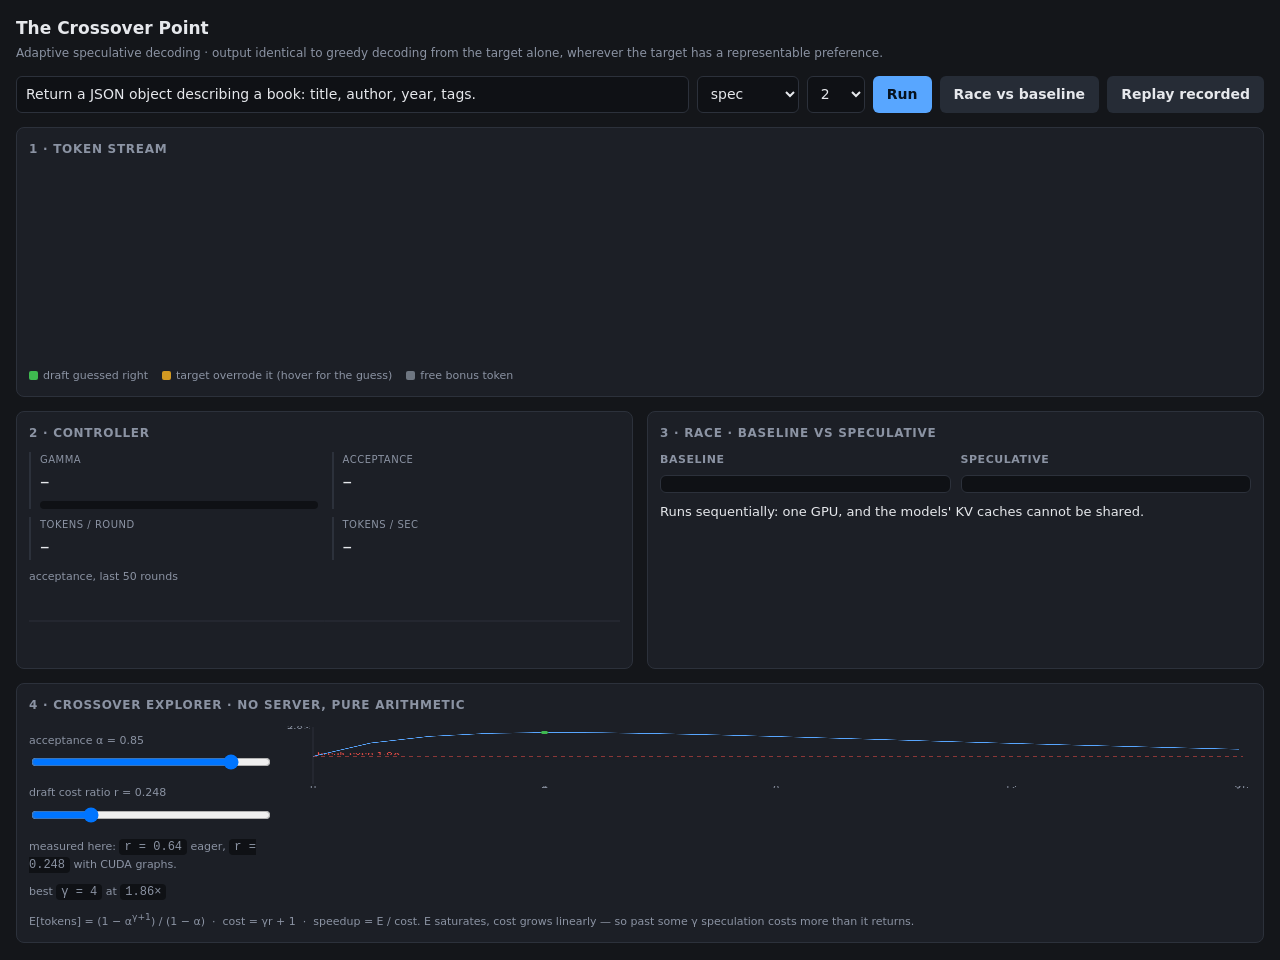
==== web/index.html @ bb39de7f "Phase 9d: graphed sweep, CUDA graphs 1.85x baseline, four distinct optimal gammas" ====
<!DOCTYPE html>
<html lang="en">
<head>
<meta charset="utf-8">
<meta name="viewport" content="width=device-width, initial-scale=1">
<title>The Crossover Point</title>
<style>
  :root {
    --bg: #14161a; --panel: #1c1f26; --line: #2c313b;
    --text: #e6e8ec; --dim: #8b93a3;
    --accept: #3fb950; --correct: #d29922; --bonus: #6e7681;
    --accent: #58a6ff;
  }
  * { box-sizing: border-box; }
  body {
    margin: 0; padding: 16px; background: var(--bg); color: var(--text);
    font: 14px/1.5 ui-sans-serif, system-ui, -apple-system, Segoe UI, sans-serif;
  }
  h1 { font-size: 17px; margin: 0 0 2px; font-weight: 650; }
  .sub { color: var(--dim); font-size: 12px; margin-bottom: 14px; }
  .grid { display: grid; gap: 14px; grid-template-columns: 1fr 1fr; }
  @media (max-width: 900px) { .grid { grid-template-columns: 1fr; } }
  .panel {
    background: var(--panel); border: 1px solid var(--line);
    border-radius: 8px; padding: 12px;
  }
  .panel h2 {
    font-size: 12px; text-transform: uppercase; letter-spacing: .06em;
    color: var(--dim); margin: 0 0 10px; font-weight: 600;
  }
  .controls { display: flex; flex-wrap: wrap; gap: 8px; margin-bottom: 14px; }
  input[type=text], select {
    background: #0f1115; color: var(--text); border: 1px solid var(--line);
    border-radius: 6px; padding: 7px 9px; font: inherit;
  }
  input[type=text] { flex: 1 1 320px; min-width: 200px; }
  button {
    background: var(--accent); color: #06121f; border: 0; border-radius: 6px;
    padding: 7px 14px; font: inherit; font-weight: 600; cursor: pointer;
  }
  button.ghost { background: #262c36; color: var(--text); }
  button:disabled { opacity: .5; cursor: default; }
  #stream {
    font: 13px/1.7 ui-monospace, SFMono-Regular, Menlo, Consolas, monospace;
    white-space: pre-wrap; word-break: break-word; min-height: 190px;
    max-height: 340px; overflow-y: auto;
  }
  .tok { border-radius: 2px; }
  .accept  { color: var(--accept); }
  .correct { color: var(--correct); background: rgba(210,153,34,.14);
             cursor: help; text-decoration: underline dotted; }
  .bonus   { color: var(--bonus); }
  .legend { display: flex; gap: 14px; font-size: 11px; color: var(--dim);
            margin-top: 10px; flex-wrap: wrap; }
  .swatch { display: inline-block; width: 9px; height: 9px; border-radius: 2px;
            margin-right: 5px; vertical-align: middle; }
  .stats { display: grid; grid-template-columns: repeat(2, 1fr); gap: 8px 14px; }
  .stat { border-left: 2px solid var(--line); padding-left: 9px; }
  .stat .k { font-size: 10px; text-transform: uppercase; color: var(--dim);
             letter-spacing: .05em; }
  .stat .v { font-size: 19px; font-variant-numeric: tabular-nums; }
  .bar { height: 8px; background: #0f1115; border-radius: 4px; overflow: hidden;
         margin-top: 5px; }
  .bar > i { display: block; height: 100%; background: var(--accent); width: 0; }
  canvas { width: 100%; height: 70px; display: block; }
  .race { display: grid; grid-template-columns: 1fr 1fr; gap: 10px; }
  .race > div { min-width: 0; }
  .race h3 { font-size: 11px; color: var(--dim); margin: 0 0 6px;
             text-transform: uppercase; letter-spacing: .05em; }
  .race pre {
    margin: 0; font: 12px/1.6 ui-monospace, Consolas, monospace;
    white-space: pre-wrap; word-break: break-word; background: #0f1115;
    border: 1px solid var(--line); border-radius: 6px; padding: 8px;
    max-height: 200px; overflow-y: auto;
  }
  .verdict { margin-top: 9px; font-variant-numeric: tabular-nums; font-size: 13px; }
  .ok { color: var(--accept); } .bad { color: #f85149; }
  .sliders label { display: block; font-size: 11px; color: var(--dim);
                   margin: 9px 0 3px; }
  input[type=range] { width: 100%; }
  .note { color: var(--dim); font-size: 11px; margin-top: 9px; }
  code { background: #0f1115; padding: 1px 5px; border-radius: 4px;
         font-size: 12px; }
</style>
</head>
<body>

<h1>The Crossover Point</h1>
<div class="sub">
  Adaptive speculative decoding &middot; output identical to greedy decoding from
  the target alone, wherever the target has a representable preference.
</div>

<div class="controls">
  <input type="text" id="prompt"
         value="Return a JSON object describing a book: title, author, year, tags."
         placeholder="prompt">
  <select id="mode">
    <option value="spec">spec</option>
    <option value="baseline">baseline</option>
    <option value="adaptive">adaptive</option>
  </select>
  <select id="gamma">
    <option>0</option><option>1</option><option selected>2</option>
    <option>3</option><option>5</option><option>8</option><option>12</option>
  </select>
  <button id="go">Run</button>
  <button id="race" class="ghost">Race vs baseline</button>
  <button id="replay" class="ghost">Replay recorded</button>
</div>

<div class="grid">

  <div class="panel" style="grid-column: 1 / -1;">
    <h2>1 &middot; Token stream</h2>
    <div id="stream"></div>
    <div class="legend">
      <span><i class="swatch" style="background:var(--accept)"></i>draft guessed right</span>
      <span><i class="swatch" style="background:var(--correct)"></i>target overrode it (hover for the guess)</span>
      <span><i class="swatch" style="background:var(--bonus)"></i>free bonus token</span>
      <span id="status" style="margin-left:auto"></span>
    </div>
  </div>

  <div class="panel">
    <h2>2 &middot; Controller</h2>
    <div class="stats">
      <div class="stat"><div class="k">gamma</div><div class="v" id="s-gamma">&ndash;</div>
        <div class="bar"><i id="s-gamma-bar"></i></div></div>
      <div class="stat"><div class="k">acceptance</div><div class="v" id="s-acc">&ndash;</div></div>
      <div class="stat"><div class="k">tokens / round</div><div class="v" id="s-tpr">&ndash;</div></div>
      <div class="stat"><div class="k">tokens / sec</div><div class="v" id="s-tps">&ndash;</div></div>
    </div>
    <div class="note">acceptance, last 50 rounds</div>
    <canvas id="spark" height="70"></canvas>
  </div>

  <div class="panel">
    <h2>3 &middot; Race &middot; baseline vs speculative</h2>
    <div class="race">
      <div><h3>baseline</h3><pre id="race-base"></pre></div>
      <div><h3>speculative</h3><pre id="race-spec"></pre></div>
    </div>
    <div class="verdict" id="race-verdict">
      Runs sequentially: one GPU, and the models' KV caches cannot be shared.
    </div>
  </div>

  <div class="panel" style="grid-column: 1 / -1;">
    <h2>4 &middot; Crossover explorer &middot; no server, pure arithmetic</h2>
    <div class="grid" style="grid-template-columns: 240px 1fr;">
      <div class="sliders">
        <label>acceptance &alpha; = <span id="v-alpha">0.85</span></label>
        <input type="range" id="a-alpha" min="0" max="0.99" step="0.01" value="0.85">
        <label>draft cost ratio r = <span id="v-r">0.248</span></label>
        <input type="range" id="a-r" min="0.02" max="1.0" step="0.002" value="0.248">
        <div class="note">
          measured here: <code>r = 0.64</code> eager,
          <code>r = 0.248</code> with CUDA graphs.
        </div>
        <div class="note" id="explorer-best"></div>
      </div>
      <canvas id="curve" height="210"></canvas>
    </div>
    <div class="note">
      E[tokens] = (1 &minus; &alpha;<sup>&gamma;+1</sup>) / (1 &minus; &alpha;)
      &nbsp;&middot;&nbsp; cost = &gamma;r + 1
      &nbsp;&middot;&nbsp; speedup = E / cost.
      E saturates, cost grows linearly &mdash; so past some &gamma; speculation
      costs more than it returns.
    </div>
  </div>

</div>

<script>
"use strict";
const $ = (id) => document.getElementById(id);
const streamEl = $("stream"), statusEl = $("status");
let es = null, accHistory = [], baselineTps = null;

function setBusy(busy) {
  ["go", "race", "replay"].forEach((id) => { $(id).disabled = busy; });
}

function addToken(t) {
  const span = document.createElement("span");
  span.className = "tok " + t.origin;
  span.textContent = t.text;
  if (t.origin === "correct" && t.draft_guessed != null) {
    span.title = "draft guessed " + JSON.stringify(t.draft_guessed) +
                 " → target chose " + JSON.stringify(t.text);
  } else if (t.origin === "bonus") {
    span.title = "free token from the target's own prediction";
  }
  streamEl.appendChild(span);
  streamEl.scrollTop = streamEl.scrollHeight;
}

function drawSpark() {
  const c = $("spark"), ctx = c.getContext("2d");
  const w = c.width = c.clientWidth, h = c.height;
  ctx.clearRect(0, 0, w, h);
  const data = accHistory.slice(-50);
  // break-even reference line
  ctx.strokeStyle = "#2c313b"; ctx.lineWidth = 1;
  ctx.beginPath(); ctx.moveTo(0, h / 2); ctx.lineTo(w, h / 2); ctx.stroke();
  if (data.length < 2) return;
  ctx.strokeStyle = "#58a6ff"; ctx.lineWidth = 2; ctx.beginPath();
  data.forEach((v, i) => {
    const x = (i / (data.length - 1)) * w, y = h - v * h;
    i ? ctx.lineTo(x, y) : ctx.moveTo(x, y);
  });
  ctx.stroke();
}

function onEvent(ev) {
  const d = JSON.parse(ev.data);
  if (d.type === "start") {
    statusEl.textContent = `${d.mode} · γ=${d.gamma} · ` +
      `${d.prompt_tokens ?? "?"} prompt tokens` +
      (d.replay_of ? ` · replay of ${d.replay_of}` : "");
  } else if (d.type === "round") {
    (d.tokens || []).forEach(addToken);
    $("s-gamma").textContent = d.gamma;
    $("s-gamma-bar").style.width = Math.min(100, (d.gamma / 12) * 100) + "%";
    $("s-acc").textContent = d.rate.toFixed(3);
    accHistory.push(d.rate);
    drawSpark();
  } else if (d.type === "done") {
    const s = d.stats || {};
    if (s.tokens_per_round != null)
      $("s-tpr").textContent = s.tokens_per_round.toFixed(2);
    if (s.acceptance_rate != null)
      $("s-acc").textContent = s.acceptance_rate.toFixed(3);
    if (s.tok_per_s != null) {
      $("s-tps").textContent = s.tok_per_s.toFixed(1);
      statusEl.textContent += ` · ${s.tok_per_s.toFixed(1)} tok/s` +
        (baselineTps ? ` (${(s.tok_per_s / baselineTps).toFixed(2)}× baseline)` : "");
    }
    close();
  } else if (d.type === "error") {
    statusEl.textContent = "error: " + d.message;
    close();
  }
}

function close() { if (es) { es.close(); es = null; } setBusy(false); }

function open(url) {
  close();
  streamEl.textContent = ""; accHistory = []; drawSpark();
  setBusy(true);
  statusEl.textContent = "connecting…";
  es = new EventSource(url);
  es.onmessage = onEvent;
  es.onerror = () => { statusEl.textContent = "connection closed"; close(); };
}

$("go").onclick = () => {
  const q = new URLSearchParams({
    prompt: $("prompt").value, mode: $("mode").value, gamma: $("gamma").value,
  });
  open("/stream?" + q);
};

$("replay").onclick = () => open("/replay?file=results/mixed_trace.json&speed=1");

// Race: sequential by necessity, then compare character by character.
$("race").onclick = async () => {
  setBusy(true);
  $("race-base").textContent = ""; $("race-spec").textContent = "";
  $("race-verdict").textContent = "running baseline…";
  const run = (mode, gamma) => new Promise((resolve) => {
    const q = new URLSearchParams({ prompt: $("prompt").value, mode, gamma });
    const src = new EventSource("/stream?" + q);
    let text = "", tps = null;
    src.onmessage = (ev) => {
      const d = JSON.parse(ev.data);
      if (d.type === "done") {
        text = d.text || ""; tps = (d.stats || {}).tok_per_s;
        src.close(); resolve({ text, tps });
      } else if (d.type === "error") { src.close(); resolve({ text: "", tps: null }); }
    };
    src.onerror = () => { src.close(); resolve({ text, tps }); };
  });

  const base = await run("baseline", 0);
  $("race-base").textContent = base.text;
  baselineTps = base.tps;
  $("race-verdict").textContent = "running speculative…";
  const spec = await run("spec", $("gamma").value);
  $("race-spec").textContent = spec.text;

  let same = 0;
  const n = Math.min(base.text.length, spec.text.length);
  while (same < n && base.text[same] === spec.text[same]) same++;
  const identical = base.text === spec.text;
  const speed = (base.tps && spec.tps) ? (spec.tps / base.tps).toFixed(2) : "?";
  $("race-verdict").innerHTML = identical
    ? `<span class="ok">identical: ${base.text.length} / ${base.text.length} ✓</span>
       &nbsp;&middot;&nbsp; ${speed}× throughput`
    : `<span class="bad">diverged at character ${same} of ${base.text.length}</span>
       &nbsp;&middot;&nbsp; ${speed}× throughput`;
  setBusy(false);
};

// ---- Panel 4: the same arithmetic as src/adaptive.py, client side only.
function expectedTokens(alpha, gamma) {
  if (gamma <= 0) return 1;
  if (alpha >= 1) return gamma + 1;
  return (1 - Math.pow(alpha, gamma + 1)) / (1 - alpha);
}
function speedup(alpha, r, gamma) {
  return expectedTokens(alpha, gamma) / (gamma * r + 1);
}

function drawCurve() {
  const alpha = parseFloat($("a-alpha").value), r = parseFloat($("a-r").value);
  $("v-alpha").textContent = alpha.toFixed(2);
  $("v-r").textContent = r.toFixed(3);

  const c = $("curve"), ctx = c.getContext("2d");
  const w = c.width = c.clientWidth, h = c.height;
  const pad = 30, GMAX = 16;
  ctx.clearRect(0, 0, w, h);

  const vals = [];
  for (let g = 0; g <= GMAX; g++) vals.push(speedup(alpha, r, g));
  const top = Math.max(1.35, Math.ceil(Math.max(...vals) * 10) / 10 + 0.1);
  const X = (g) => pad + (g / GMAX) * (w - pad - 12);
  const Y = (v) => h - pad - (v / top) * (h - pad - 14);

  // axes
  ctx.strokeStyle = "#2c313b"; ctx.lineWidth = 1;
  ctx.beginPath();
  ctx.moveTo(pad, 8); ctx.lineTo(pad, h - pad); ctx.lineTo(w - 8, h - pad);
  ctx.stroke();

  // break-even at 1.0
  ctx.strokeStyle = "#f85149"; ctx.setLineDash([4, 4]);
  ctx.beginPath(); ctx.moveTo(pad, Y(1)); ctx.lineTo(w - 8, Y(1)); ctx.stroke();
  ctx.setLineDash([]);
  ctx.fillStyle = "#f85149"; ctx.font = "10px system-ui";
  ctx.fillText("break-even 1.0×", pad + 4, Y(1) - 4);

  // curve
  ctx.strokeStyle = "#58a6ff"; ctx.lineWidth = 2; ctx.beginPath();
  vals.forEach((v, g) => { g ? ctx.lineTo(X(g), Y(v)) : ctx.moveTo(X(g), Y(v)); });
  ctx.stroke();

  // peak
  let best = 0;
  vals.forEach((v, g) => { if (v > vals[best]) best = g; });
  ctx.fillStyle = "#3fb950";
  ctx.beginPath(); ctx.arc(X(best), Y(vals[best]), 4, 0, Math.PI * 2); ctx.fill();

  ctx.fillStyle = "#8b93a3"; ctx.font = "10px system-ui";
  for (let g = 0; g <= GMAX; g += 4) ctx.fillText(String(g), X(g) - 3, h - pad + 13);
  ctx.fillText("γ", w - 16, h - pad + 13);
  ctx.fillText(top.toFixed(1) + "×", 4, 14);

  $("explorer-best").innerHTML = vals[best] > 1
    ? `best <code>γ = ${best}</code> at <code>${vals[best].toFixed(2)}×</code>`
    : `<span class="bad">no γ pays at this α and r</span> &mdash;
       speculation should be switched off`;
}

["a-alpha", "a-r"].forEach((id) => { $(id).oninput = drawCurve; });
window.addEventListener("resize", () => { drawCurve(); drawSpark(); });
drawCurve(); drawSpark();
</script>
</body>
</html>
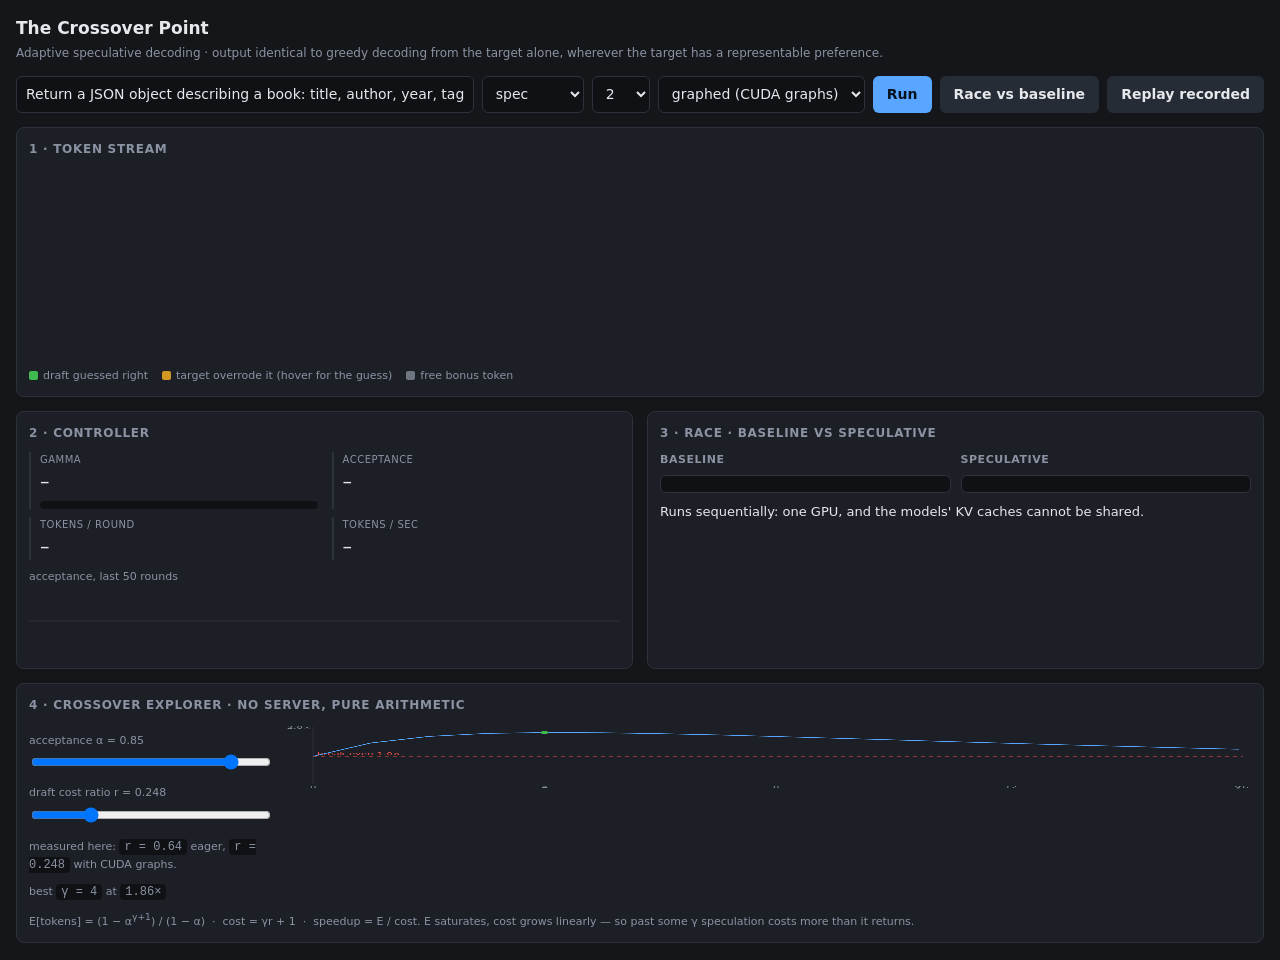
==== commit de32f3cb: "Submission: graphed server, controller validation, verify-width analysis, README and reproduction gu" ====
--- a/web/index.html
+++ b/web/index.html
@@ -104,6 +104,10 @@
     <option>0</option><option>1</option><option selected>2</option>
     <option>3</option><option>5</option><option>8</option><option>12</option>
   </select>
+  <select id="regime" title="execution regime">
+    <option value="graphed" selected>graphed (CUDA graphs)</option>
+    <option value="eager">eager</option>
+  </select>
   <button id="go">Run</button>
   <button id="race" class="ghost">Race vs baseline</button>
   <button id="replay" class="ghost">Replay recorded</button>
@@ -217,7 +221,7 @@
 function onEvent(ev) {
   const d = JSON.parse(ev.data);
   if (d.type === "start") {
-    statusEl.textContent = `${d.mode} · γ=${d.gamma} · ` +
+    statusEl.textContent = `${d.regime || ""} · ${d.mode} · γ=${d.gamma} · ` +
       `${d.prompt_tokens ?? "?"} prompt tokens` +
       (d.replay_of ? ` · replay of ${d.replay_of}` : "");
   } else if (d.type === "round") {
@@ -260,6 +264,7 @@
 $("go").onclick = () => {
   const q = new URLSearchParams({
     prompt: $("prompt").value, mode: $("mode").value, gamma: $("gamma").value,
+    regime: $("regime").value,
   });
   open("/stream?" + q);
 };
@@ -272,7 +277,8 @@
   $("race-base").textContent = ""; $("race-spec").textContent = "";
   $("race-verdict").textContent = "running baseline…";
   const run = (mode, gamma) => new Promise((resolve) => {
-    const q = new URLSearchParams({ prompt: $("prompt").value, mode, gamma });
+    const q = new URLSearchParams({ prompt: $("prompt").value, mode, gamma,
+                                    regime: $("regime").value });
     const src = new EventSource("/stream?" + q);
     let text = "", tps = null;
     src.onmessage = (ev) => {
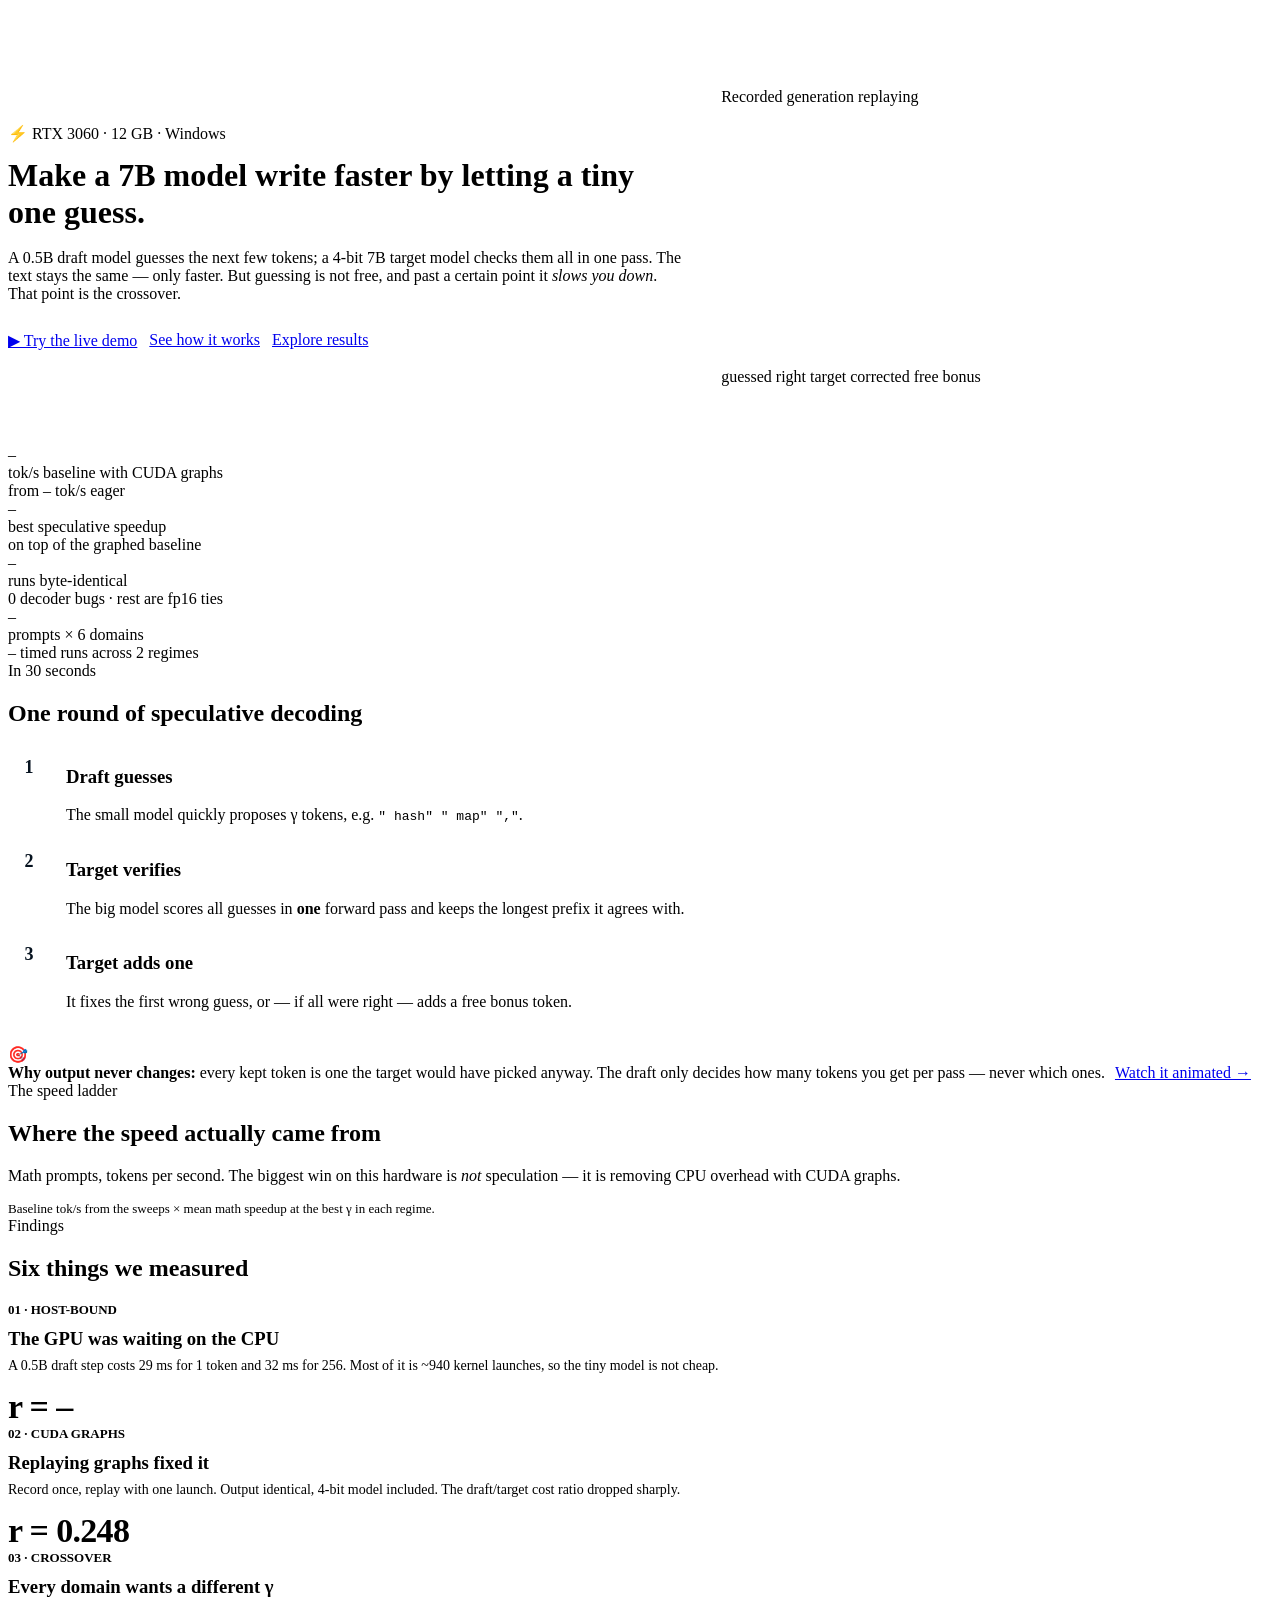
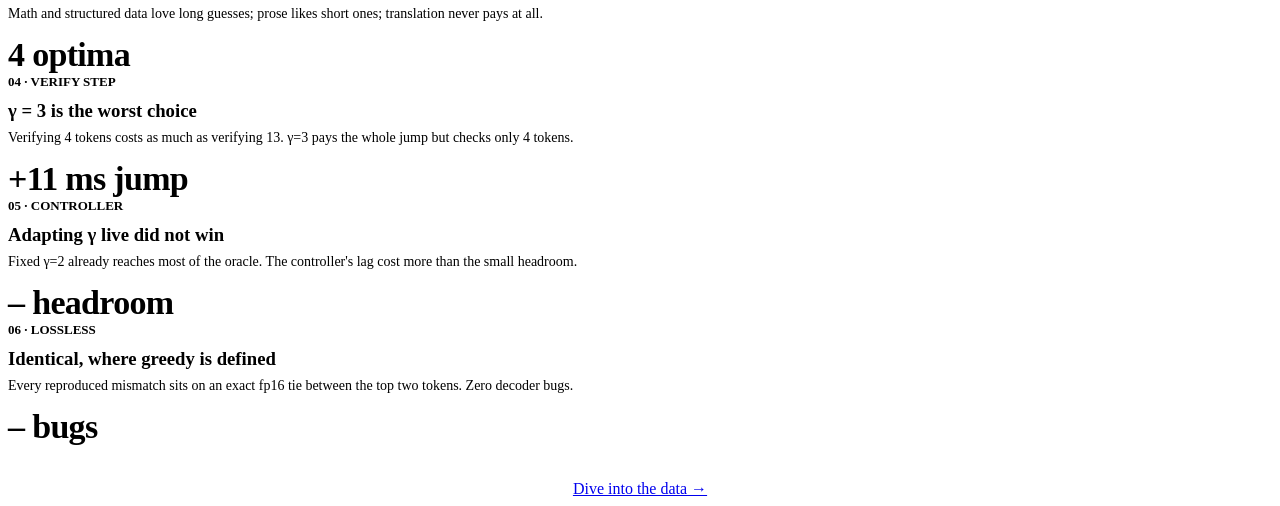
==== commit d4a393c8: "Multi-page website: live demo, animated walkthrough, results dashboard, glossary help" ====
--- a/web/index.html
+++ b/web/index.html
@@ -4,377 +4,286 @@
 <meta charset="utf-8">
 <meta name="viewport" content="width=device-width, initial-scale=1">
 <title>The Crossover Point</title>
+<meta name="description" content="Speculative decoding on a consumer GPU: where it pays, where it doesn't, and why.">
+<link rel="icon" href="data:image/svg+xml,<svg xmlns='http://www.w3.org/2000/svg' viewBox='0 0 100 100'><text y='.9em' font-size='90'>⚡</text></svg>">
+<link rel="stylesheet" href="/assets/style.css">
 <style>
-  :root {
-    --bg: #14161a; --panel: #1c1f26; --line: #2c313b;
-    --text: #e6e8ec; --dim: #8b93a3;
-    --accept: #3fb950; --correct: #d29922; --bonus: #6e7681;
-    --accent: #58a6ff;
-  }
-  * { box-sizing: border-box; }
-  body {
-    margin: 0; padding: 16px; background: var(--bg); color: var(--text);
-    font: 14px/1.5 ui-sans-serif, system-ui, -apple-system, Segoe UI, sans-serif;
-  }
-  h1 { font-size: 17px; margin: 0 0 2px; font-weight: 650; }
-  .sub { color: var(--dim); font-size: 12px; margin-bottom: 14px; }
-  .grid { display: grid; gap: 14px; grid-template-columns: 1fr 1fr; }
-  @media (max-width: 900px) { .grid { grid-template-columns: 1fr; } }
-  .panel {
-    background: var(--panel); border: 1px solid var(--line);
-    border-radius: 8px; padding: 12px;
-  }
-  .panel h2 {
-    font-size: 12px; text-transform: uppercase; letter-spacing: .06em;
-    color: var(--dim); margin: 0 0 10px; font-weight: 600;
-  }
-  .controls { display: flex; flex-wrap: wrap; gap: 8px; margin-bottom: 14px; }
-  input[type=text], select {
-    background: #0f1115; color: var(--text); border: 1px solid var(--line);
-    border-radius: 6px; padding: 7px 9px; font: inherit;
-  }
-  input[type=text] { flex: 1 1 320px; min-width: 200px; }
-  button {
-    background: var(--accent); color: #06121f; border: 0; border-radius: 6px;
-    padding: 7px 14px; font: inherit; font-weight: 600; cursor: pointer;
-  }
-  button.ghost { background: #262c36; color: var(--text); }
-  button:disabled { opacity: .5; cursor: default; }
-  #stream {
-    font: 13px/1.7 ui-monospace, SFMono-Regular, Menlo, Consolas, monospace;
-    white-space: pre-wrap; word-break: break-word; min-height: 190px;
-    max-height: 340px; overflow-y: auto;
-  }
-  .tok { border-radius: 2px; }
-  .accept  { color: var(--accept); }
-  .correct { color: var(--correct); background: rgba(210,153,34,.14);
-             cursor: help; text-decoration: underline dotted; }
-  .bonus   { color: var(--bonus); }
-  .legend { display: flex; gap: 14px; font-size: 11px; color: var(--dim);
-            margin-top: 10px; flex-wrap: wrap; }
-  .swatch { display: inline-block; width: 9px; height: 9px; border-radius: 2px;
-            margin-right: 5px; vertical-align: middle; }
-  .stats { display: grid; grid-template-columns: repeat(2, 1fr); gap: 8px 14px; }
-  .stat { border-left: 2px solid var(--line); padding-left: 9px; }
-  .stat .k { font-size: 10px; text-transform: uppercase; color: var(--dim);
-             letter-spacing: .05em; }
-  .stat .v { font-size: 19px; font-variant-numeric: tabular-nums; }
-  .bar { height: 8px; background: #0f1115; border-radius: 4px; overflow: hidden;
-         margin-top: 5px; }
-  .bar > i { display: block; height: 100%; background: var(--accent); width: 0; }
-  canvas { width: 100%; height: 70px; display: block; }
-  .race { display: grid; grid-template-columns: 1fr 1fr; gap: 10px; }
-  .race > div { min-width: 0; }
-  .race h3 { font-size: 11px; color: var(--dim); margin: 0 0 6px;
-             text-transform: uppercase; letter-spacing: .05em; }
-  .race pre {
-    margin: 0; font: 12px/1.6 ui-monospace, Consolas, monospace;
-    white-space: pre-wrap; word-break: break-word; background: #0f1115;
-    border: 1px solid var(--line); border-radius: 6px; padding: 8px;
-    max-height: 200px; overflow-y: auto;
-  }
-  .verdict { margin-top: 9px; font-variant-numeric: tabular-nums; font-size: 13px; }
-  .ok { color: var(--accept); } .bad { color: #f85149; }
-  .sliders label { display: block; font-size: 11px; color: var(--dim);
-                   margin: 9px 0 3px; }
-  input[type=range] { width: 100%; }
-  .note { color: var(--dim); font-size: 11px; margin-top: 9px; }
-  code { background: #0f1115; padding: 1px 5px; border-radius: 4px;
-         font-size: 12px; }
+  .hero { padding: 80px 0 40px; }
+  .hero-grid { display: grid; grid-template-columns: 1.1fr 0.9fr; gap: 40px; align-items: center; }
+  @media (max-width: 900px) { .hero-grid { grid-template-columns: 1fr; } }
+  .hero h1 { margin: 14px 0 18px; }
+  .hero .cta { display: flex; gap: 12px; flex-wrap: wrap; margin-top: 28px; }
+  .mini-stream { font: 15px/2 var(--mono); min-height: 250px; white-space: pre-wrap; }
+  .mini-stream .cursor { display: inline-block; width: 8px; height: 18px; background: var(--cyan); vertical-align: -3px; animation: blink 1s steps(1) infinite; }
+  @keyframes blink { 50% { opacity: 0; } }
+  .round-chip { display: inline-flex; gap: 4px; align-items: center; font: 11px var(--sans); color: var(--faint); margin: 0 6px 0 2px; vertical-align: 2px; }
+  .step { display: flex; gap: 16px; align-items: flex-start; }
+  .step-n { flex: none; width: 42px; height: 42px; border-radius: 12px; display: grid; place-items: center; font-weight: 800; font-size: 18px; color: #06121f; }
+  .finding .num { font-size: 13px; font-weight: 700; color: var(--faint); }
+  .finding h3 { margin: 10px 0 8px; }
+  .finding p { color: var(--muted); margin: 0; font-size: 14px; }
+  .finding .big { font-size: 34px; font-weight: 800; margin-top: 14px; letter-spacing: -.02em; }
+  .ladder-row { display: grid; grid-template-columns: 220px 1fr 80px; gap: 14px; align-items: center; margin: 12px 0; }
+  @media (max-width: 640px) { .ladder-row { grid-template-columns: 1fr 70px; } .ladder-row .bar { grid-column: 1 / -1; order: 3; } }
+  .ladder-row .bar { height: 26px; border-radius: 8px; }
+  .ladder-row .bar > i { border-radius: 8px; }
+  .ladder-row .v { text-align: right; font-weight: 750; font-variant-numeric: tabular-nums; }
 </style>
 </head>
-<body>
-
-<h1>The Crossover Point</h1>
-<div class="sub">
-  Adaptive speculative decoding &middot; output identical to greedy decoding from
-  the target alone, wherever the target has a representable preference.
-</div>
-
-<div class="controls">
-  <input type="text" id="prompt"
-         value="Return a JSON object describing a book: title, author, year, tags."
-         placeholder="prompt">
-  <select id="mode">
-    <option value="spec">spec</option>
-    <option value="baseline">baseline</option>
-    <option value="adaptive">adaptive</option>
-  </select>
-  <select id="gamma">
-    <option>0</option><option>1</option><option selected>2</option>
-    <option>3</option><option>5</option><option>8</option><option>12</option>
-  </select>
-  <select id="regime" title="execution regime">
-    <option value="graphed" selected>graphed (CUDA graphs)</option>
-    <option value="eager">eager</option>
-  </select>
-  <button id="go">Run</button>
-  <button id="race" class="ghost">Race vs baseline</button>
-  <button id="replay" class="ghost">Replay recorded</button>
-</div>
-
-<div class="grid">
-
-  <div class="panel" style="grid-column: 1 / -1;">
-    <h2>1 &middot; Token stream</h2>
-    <div id="stream"></div>
-    <div class="legend">
-      <span><i class="swatch" style="background:var(--accept)"></i>draft guessed right</span>
-      <span><i class="swatch" style="background:var(--correct)"></i>target overrode it (hover for the guess)</span>
-      <span><i class="swatch" style="background:var(--bonus)"></i>free bonus token</span>
-      <span id="status" style="margin-left:auto"></span>
-    </div>
-  </div>
-
-  <div class="panel">
-    <h2>2 &middot; Controller</h2>
-    <div class="stats">
-      <div class="stat"><div class="k">gamma</div><div class="v" id="s-gamma">&ndash;</div>
-        <div class="bar"><i id="s-gamma-bar"></i></div></div>
-      <div class="stat"><div class="k">acceptance</div><div class="v" id="s-acc">&ndash;</div></div>
-      <div class="stat"><div class="k">tokens / round</div><div class="v" id="s-tpr">&ndash;</div></div>
-      <div class="stat"><div class="k">tokens / sec</div><div class="v" id="s-tps">&ndash;</div></div>
-    </div>
-    <div class="note">acceptance, last 50 rounds</div>
-    <canvas id="spark" height="70"></canvas>
-  </div>
-
-  <div class="panel">
-    <h2>3 &middot; Race &middot; baseline vs speculative</h2>
-    <div class="race">
-      <div><h3>baseline</h3><pre id="race-base"></pre></div>
-      <div><h3>speculative</h3><pre id="race-spec"></pre></div>
-    </div>
-    <div class="verdict" id="race-verdict">
-      Runs sequentially: one GPU, and the models' KV caches cannot be shared.
-    </div>
-  </div>
-
-  <div class="panel" style="grid-column: 1 / -1;">
-    <h2>4 &middot; Crossover explorer &middot; no server, pure arithmetic</h2>
-    <div class="grid" style="grid-template-columns: 240px 1fr;">
-      <div class="sliders">
-        <label>acceptance &alpha; = <span id="v-alpha">0.85</span></label>
-        <input type="range" id="a-alpha" min="0" max="0.99" step="0.01" value="0.85">
-        <label>draft cost ratio r = <span id="v-r">0.248</span></label>
-        <input type="range" id="a-r" min="0.02" max="1.0" step="0.002" value="0.248">
-        <div class="note">
-          measured here: <code>r = 0.64</code> eager,
-          <code>r = 0.248</code> with CUDA graphs.
+<body data-page="home">
+
+<header class="hero">
+  <div class="container hero-grid">
+    <div class="reveal">
+      <span class="tag info">⚡ RTX 3060 · 12 GB · Windows</span>
+      <h1>Make a <span class="gradient-text">7B model</span> write faster by letting a tiny one guess.</h1>
+      <p class="lead">
+        A 0.5B <span class="term" data-term="draft">draft model</span> guesses the next few
+        tokens; a 4-bit 7B <span class="term" data-term="target">target model</span> checks
+        them all in one pass. The text stays the same — only faster.
+        But guessing is not free, and past a certain point it <em>slows you down</em>.
+        That point is the <span class="term" data-term="crossover">crossover</span>.
+      </p>
+      <div class="cta">
+        <a class="btn" href="/demo">▶ Try the live demo</a>
+        <a class="btn ghost" href="/how">See how it works</a>
+        <a class="btn ghost" href="/results">Explore results</a>
+      </div>
+    </div>
+
+    <div class="card glow reveal">
+      <div class="card-head">
+        <span class="card-title">Recorded generation <i data-info="replay"></i></span>
+        <span class="live on" id="hero-live"><span class="pulse"></span>replaying</span>
+      </div>
+      <div class="mini-stream" id="hero-stream"></div>
+      <div class="legend" style="margin-top:12px">
+        <span data-term="accept" class="term"><i class="sw" style="background:var(--accept)"></i>guessed right</span>
+        <span data-term="correct" class="term"><i class="sw" style="background:var(--correct)"></i>target corrected</span>
+        <span data-term="bonus" class="term"><i class="sw" style="background:var(--bonus)"></i>free bonus</span>
+      </div>
+    </div>
+  </div>
+</header>
+
+<section style="padding-top:20px">
+  <div class="container">
+    <div class="grid g4 stagger">
+      <div class="card hover-lift reveal">
+        <div class="stat-big gradient-text"><span data-count="graphedBase" data-dec="1">–</span></div>
+        <div class="stat-label">tok/s baseline with CUDA graphs <i data-info="cudagraphs"></i></div>
+        <div class="stat-sub">from <span data-count="eagerBase" data-dec="1">–</span> tok/s eager</div>
+      </div>
+      <div class="card hover-lift reveal">
+        <div class="stat-big" style="color:var(--violet)"><span data-count="bestSpeedup" data-dec="2" data-suffix="×">–</span></div>
+        <div class="stat-label">best speculative speedup <i data-info="speedup"></i></div>
+        <div class="stat-sub" id="best-where">on top of the graphed baseline</div>
+      </div>
+      <div class="card hover-lift reveal">
+        <div class="stat-big" style="color:var(--emerald)"><span data-count="lossless" data-dec="1" data-suffix="%">–</span></div>
+        <div class="stat-label">runs byte-identical <i data-info="lossless"></i></div>
+        <div class="stat-sub"><span id="bugs">0</span> decoder bugs · rest are <span class="term" data-term="fp16tie">fp16 ties</span></div>
+      </div>
+      <div class="card hover-lift reveal">
+        <div class="stat-big" style="color:var(--amber)"><span data-count="prompts" data-dec="0">–</span></div>
+        <div class="stat-label">prompts × 6 <span class="term" data-term="domain">domains</span></div>
+        <div class="stat-sub"><span data-count="runs" data-dec="0">–</span> timed runs across 2 regimes</div>
+      </div>
+    </div>
+  </div>
+</section>
+
+<section>
+  <div class="container">
+    <div class="section-head reveal">
+      <span class="eyebrow">In 30 seconds</span>
+      <h2>One round of speculative decoding</h2>
+    </div>
+    <div class="grid g3 stagger">
+      <div class="card hover-lift reveal">
+        <div class="step">
+          <div class="step-n" style="background:var(--sky)">1</div>
+          <div><h3>Draft guesses</h3>
+            <p class="muted">The small model quickly proposes <span class="term" data-term="gamma">γ</span> tokens, e.g. <code>" hash" " map" ","</code>.</p></div>
         </div>
-        <div class="note" id="explorer-best"></div>
-      </div>
-      <canvas id="curve" height="210"></canvas>
-    </div>
-    <div class="note">
-      E[tokens] = (1 &minus; &alpha;<sup>&gamma;+1</sup>) / (1 &minus; &alpha;)
-      &nbsp;&middot;&nbsp; cost = &gamma;r + 1
-      &nbsp;&middot;&nbsp; speedup = E / cost.
-      E saturates, cost grows linearly &mdash; so past some &gamma; speculation
-      costs more than it returns.
-    </div>
-  </div>
-
-</div>
-
+      </div>
+      <div class="card hover-lift reveal">
+        <div class="step">
+          <div class="step-n" style="background:var(--emerald)">2</div>
+          <div><h3>Target verifies</h3>
+            <p class="muted">The big model scores all guesses in <b>one</b> forward pass and keeps the longest prefix it agrees with.</p></div>
+        </div>
+      </div>
+      <div class="card hover-lift reveal">
+        <div class="step">
+          <div class="step-n" style="background:var(--violet)">3</div>
+          <div><h3>Target adds one</h3>
+            <p class="muted">It fixes the first wrong guess, or — if all were right — adds a free <span class="term" data-term="bonus">bonus token</span>.</p></div>
+        </div>
+      </div>
+    </div>
+    <div class="callout info reveal" style="margin-top:18px">
+      <div class="ico">🎯</div>
+      <div><b>Why output never changes:</b> <span class="muted">every kept token is one the target would have picked anyway. The draft only decides how many tokens you get per pass — never which ones.</span>
+      <a href="/how" style="margin-left:6px">Watch it animated →</a></div>
+    </div>
+  </div>
+</section>
+
+<section>
+  <div class="container">
+    <div class="section-head reveal">
+      <span class="eyebrow">The speed ladder</span>
+      <h2>Where the speed actually came from</h2>
+      <p class="lead">Math prompts, tokens per second. The biggest win on this hardware is <em>not</em> speculation — it is removing CPU overhead with CUDA graphs.</p>
+    </div>
+    <div class="card reveal" id="ladder">
+      <div id="ladder-rows"></div>
+      <p class="faint" style="margin:10px 0 0;font-size:13px">Baseline tok/s from the sweeps × mean math speedup at the best γ in each regime.</p>
+    </div>
+  </div>
+</section>
+
+<section>
+  <div class="container">
+    <div class="section-head reveal">
+      <span class="eyebrow">Findings</span>
+      <h2>Six things we measured</h2>
+    </div>
+    <div class="grid g3 stagger">
+      <div class="card hover-lift finding reveal">
+        <div class="num">01 · <span class="term" data-term="hostbound">HOST-BOUND</span></div>
+        <h3>The GPU was waiting on the CPU</h3>
+        <p>A 0.5B draft step costs 29 ms for 1 token and 32 ms for 256. Most of it is ~940 kernel launches, so the tiny model is not cheap.</p>
+        <div class="big" style="color:var(--rose)">r = <span data-count="rEager" data-dec="2">–</span></div>
+      </div>
+      <div class="card hover-lift finding reveal">
+        <div class="num">02 · CUDA GRAPHS</div>
+        <h3>Replaying graphs fixed it</h3>
+        <p>Record once, replay with one launch. Output identical, 4-bit model included. The draft/target <span class="term" data-term="r">cost ratio</span> dropped sharply.</p>
+        <div class="big" style="color:var(--cyan)">r = 0.248</div>
+      </div>
+      <div class="card hover-lift finding reveal">
+        <div class="num">03 · <span class="term" data-term="crossover">CROSSOVER</span></div>
+        <h3>Every domain wants a different γ</h3>
+        <p>Math and structured data love long guesses; prose likes short ones; translation never pays at all.</p>
+        <div class="big" style="color:var(--violet)"><span id="n-optima">4</span> optima</div>
+      </div>
+      <div class="card hover-lift finding reveal">
+        <div class="num">04 · <span class="term" data-term="verifystep">VERIFY STEP</span></div>
+        <h3>γ = 3 is the worst choice</h3>
+        <p>Verifying 4 tokens costs as much as verifying 13. γ=3 pays the whole jump but checks only 4 tokens.</p>
+        <div class="big" style="color:var(--amber)">+<span id="step-ms">11</span> ms jump</div>
+      </div>
+      <div class="card hover-lift finding reveal">
+        <div class="num">05 · <span class="term" data-term="controller">CONTROLLER</span></div>
+        <h3>Adapting γ live did not win</h3>
+        <p>Fixed γ=2 already reaches most of the <span class="term" data-term="oracle">oracle</span>. The controller's lag cost more than the small headroom.</p>
+        <div class="big" style="color:var(--rose)"><span data-count="headroom" data-dec="1" data-suffix="%">–</span> headroom</div>
+      </div>
+      <div class="card hover-lift finding reveal">
+        <div class="num">06 · <span class="term" data-term="lossless">LOSSLESS</span></div>
+        <h3>Identical, where greedy is defined</h3>
+        <p>Every reproduced mismatch sits on an exact <span class="term" data-term="fp16tie">fp16 tie</span> between the top two tokens. Zero decoder bugs.</p>
+        <div class="big" style="color:var(--emerald)"><span data-count="bugsBig" data-dec="0">–</span> bugs</div>
+      </div>
+    </div>
+    <div style="text-align:center;margin-top:34px" class="reveal">
+      <a class="btn" href="/results">Dive into the data →</a>
+    </div>
+  </div>
+</section>
+
+<script src="/assets/common.js"></script>
 <script>
 "use strict";
-const $ = (id) => document.getElementById(id);
-const streamEl = $("stream"), statusEl = $("status");
-let es = null, accHistory = [], baselineTps = null;
-
-function setBusy(busy) {
-  ["go", "race", "replay"].forEach((id) => { $(id).disabled = busy; });
-}
-
-function addToken(t) {
-  const span = document.createElement("span");
-  span.className = "tok " + t.origin;
-  span.textContent = t.text;
-  if (t.origin === "correct" && t.draft_guessed != null) {
-    span.title = "draft guessed " + JSON.stringify(t.draft_guessed) +
-                 " → target chose " + JSON.stringify(t.text);
-  } else if (t.origin === "bonus") {
-    span.title = "free token from the target's own prediction";
+document.addEventListener("DOMContentLoaded", async () => {
+  // ---- hero: loop a real recorded trace
+  const streamEl = $("#hero-stream");
+  let rounds = [];
+  try { rounds = (await fetchJSON("/api/trace?limit=18")).rounds; } catch (e) { /* offline */ }
+  const cursor = document.createElement("span");
+  cursor.className = "cursor";
+  async function loop() {
+    if (!rounds.length) { streamEl.textContent = "Trace unavailable — run scripts/mixed_trace.py"; return; }
+    while (true) {
+      streamEl.textContent = ""; streamEl.append(cursor);
+      for (const r of rounds) {
+        for (const t of r.tokens) {
+          const s = document.createElement("span");
+          s.className = "tok " + t.origin; s.textContent = t.text;
+          streamEl.insertBefore(s, cursor);
+          await new Promise((ok) => setTimeout(ok, REDUCED ? 0 : 55));
+        }
+        const chip = document.createElement("span");
+        chip.className = "round-chip"; chip.textContent = `γ${r.gamma}`;
+        streamEl.insertBefore(chip, cursor);
+        await new Promise((ok) => setTimeout(ok, REDUCED ? 0 : 260));
+      }
+      if (REDUCED) return;
+      await new Promise((ok) => setTimeout(ok, 2600));
+    }
   }
-  streamEl.appendChild(span);
-  streamEl.scrollTop = streamEl.scrollHeight;
-}
-
-function drawSpark() {
-  const c = $("spark"), ctx = c.getContext("2d");
-  const w = c.width = c.clientWidth, h = c.height;
-  ctx.clearRect(0, 0, w, h);
-  const data = accHistory.slice(-50);
-  // break-even reference line
-  ctx.strokeStyle = "#2c313b"; ctx.lineWidth = 1;
-  ctx.beginPath(); ctx.moveTo(0, h / 2); ctx.lineTo(w, h / 2); ctx.stroke();
-  if (data.length < 2) return;
-  ctx.strokeStyle = "#58a6ff"; ctx.lineWidth = 2; ctx.beginPath();
-  data.forEach((v, i) => {
-    const x = (i / (data.length - 1)) * w, y = h - v * h;
-    i ? ctx.lineTo(x, y) : ctx.moveTo(x, y);
+  loop();
+
+  // ---- numbers
+  let s;
+  try { s = await fetchJSON("/api/summary"); } catch (e) { toast("Could not load results: " + e.message); return; }
+  const g = s.graphed, eg = s.eager;
+  let best = { v: null, d: "", gamma: 0 };
+  if (g) for (const d of g.domains) if (best.v == null || g.best[d].speedup > best.v)
+    best = { v: g.best[d].speedup, d, gamma: g.best[d].gamma };
+  const optima = g ? new Set(g.domains.map((d) => g.best[d].gamma)).size : null;
+  const totalChecked = (g ? g.checked : 0) + (eg ? eg.checked : 0);
+  const totalSame = (g ? g.identical : 0) + (eg ? eg.identical : 0);
+  const ctrl = s.controller;
+  const bestFixed = ctrl ? Math.max(...Object.entries(ctrl.configs)
+    .filter(([k]) => k.startsWith("fixed_")).map(([, v]) => v.mean_speedup)) : null;
+  const vals = {
+    graphedBase: g && g.baseline_tok_per_s,
+    eagerBase: eg && eg.baseline_tok_per_s,
+    bestSpeedup: best.v,
+    lossless: totalChecked ? (100 * totalSame / totalChecked) : null,
+    prompts: g ? g.prompts : null,
+    runs: (g ? g.prompts * (g.gammas.length + 1) : 0) + (eg ? eg.prompts * (eg.gammas.length + 1) : 0),
+    rEager: s.cost_ratio && s.cost_ratio.r,
+    headroom: ctrl && bestFixed ? 100 * (ctrl.oracle / bestFixed - 1) : null,
+    bugsBig: s.divergence ? s.divergence.decoder_bugs : null,
+  };
+  $("#best-where").textContent = best.v ? `${best.d}, γ=${best.gamma}, over the graphed baseline` : "";
+  if (optima) $("#n-optima").textContent = optima;
+  if (s.divergence) $("#bugs").textContent = s.divergence.decoder_bugs;
+  const vw = s.verify_width && s.verify_width.widths;
+  if (vw) {
+    const w3 = vw.find((x) => x.width === 3), w4 = vw.find((x) => x.width === 4);
+    if (w3 && w4) $("#step-ms").textContent = (w4.ms - w3.ms).toFixed(1);
+  }
+  $$("[data-count]").forEach((el) => {
+    const run = () => countUp(el, vals[el.dataset.count],
+      { decimals: +el.dataset.dec, suffix: el.dataset.suffix || "" });
+    onVisible(el, run);
   });
-  ctx.stroke();
-}
-
-function onEvent(ev) {
-  const d = JSON.parse(ev.data);
-  if (d.type === "start") {
-    statusEl.textContent = `${d.regime || ""} · ${d.mode} · γ=${d.gamma} · ` +
-      `${d.prompt_tokens ?? "?"} prompt tokens` +
-      (d.replay_of ? ` · replay of ${d.replay_of}` : "");
-  } else if (d.type === "round") {
-    (d.tokens || []).forEach(addToken);
-    $("s-gamma").textContent = d.gamma;
-    $("s-gamma-bar").style.width = Math.min(100, (d.gamma / 12) * 100) + "%";
-    $("s-acc").textContent = d.rate.toFixed(3);
-    accHistory.push(d.rate);
-    drawSpark();
-  } else if (d.type === "done") {
-    const s = d.stats || {};
-    if (s.tokens_per_round != null)
-      $("s-tpr").textContent = s.tokens_per_round.toFixed(2);
-    if (s.acceptance_rate != null)
-      $("s-acc").textContent = s.acceptance_rate.toFixed(3);
-    if (s.tok_per_s != null) {
-      $("s-tps").textContent = s.tok_per_s.toFixed(1);
-      statusEl.textContent += ` · ${s.tok_per_s.toFixed(1)} tok/s` +
-        (baselineTps ? ` (${(s.tok_per_s / baselineTps).toFixed(2)}× baseline)` : "");
-    }
-    close();
-  } else if (d.type === "error") {
-    statusEl.textContent = "error: " + d.message;
-    close();
+
+  // ---- ladder
+  if (g && eg) {
+    const mathEagerBest = eg.best.math, mathGraphBest = g.best.math;
+    const rows = [
+      ["Eager, no speculation", eg.baseline_tok_per_s, "var(--faint)"],
+      [`Eager + speculation (γ=${mathEagerBest.gamma})`, eg.baseline_tok_per_s * mathEagerBest.speedup, "var(--rose)"],
+      ["CUDA graphs, no speculation", g.baseline_tok_per_s, "var(--sky)"],
+      [`CUDA graphs + speculation (γ=${mathGraphBest.gamma})`, g.baseline_tok_per_s * mathGraphBest.speedup, "var(--grad)"],
+    ];
+    const max = Math.max(...rows.map((r) => r[1]));
+    $("#ladder-rows").innerHTML = rows.map(([label, v, c]) => `
+      <div class="ladder-row"><div>${label}</div>
+        <div class="bar"><i data-w="${(100 * v / max).toFixed(1)}" style="background:${c}"></i></div>
+        <div class="v">${v.toFixed(1)} <span class="faint" style="font-size:12px">tok/s</span></div></div>`).join("")
+      + `<div class="callout good" style="margin-top:14px"><div class="ico">🚀</div><div><b>${(rows[3][1] / rows[0][1]).toFixed(2)}× total</b> <span class="muted">— from the eager start to graphs + speculation, on math prompts.</span></div></div>`;
+    onVisible($("#ladder"), () => {
+      $$("#ladder-rows .bar > i").forEach((i, k) => setTimeout(() => { i.style.width = i.dataset.w + "%"; }, k * 180));
+    });
   }
-}
-
-function close() { if (es) { es.close(); es = null; } setBusy(false); }
-
-function open(url) {
-  close();
-  streamEl.textContent = ""; accHistory = []; drawSpark();
-  setBusy(true);
-  statusEl.textContent = "connecting…";
-  es = new EventSource(url);
-  es.onmessage = onEvent;
-  es.onerror = () => { statusEl.textContent = "connection closed"; close(); };
-}
-
-$("go").onclick = () => {
-  const q = new URLSearchParams({
-    prompt: $("prompt").value, mode: $("mode").value, gamma: $("gamma").value,
-    regime: $("regime").value,
-  });
-  open("/stream?" + q);
-};
-
-$("replay").onclick = () => open("/replay?file=results/mixed_trace.json&speed=1");
-
-// Race: sequential by necessity, then compare character by character.
-$("race").onclick = async () => {
-  setBusy(true);
-  $("race-base").textContent = ""; $("race-spec").textContent = "";
-  $("race-verdict").textContent = "running baseline…";
-  const run = (mode, gamma) => new Promise((resolve) => {
-    const q = new URLSearchParams({ prompt: $("prompt").value, mode, gamma,
-                                    regime: $("regime").value });
-    const src = new EventSource("/stream?" + q);
-    let text = "", tps = null;
-    src.onmessage = (ev) => {
-      const d = JSON.parse(ev.data);
-      if (d.type === "done") {
-        text = d.text || ""; tps = (d.stats || {}).tok_per_s;
-        src.close(); resolve({ text, tps });
-      } else if (d.type === "error") { src.close(); resolve({ text: "", tps: null }); }
-    };
-    src.onerror = () => { src.close(); resolve({ text, tps }); };
-  });
-
-  const base = await run("baseline", 0);
-  $("race-base").textContent = base.text;
-  baselineTps = base.tps;
-  $("race-verdict").textContent = "running speculative…";
-  const spec = await run("spec", $("gamma").value);
-  $("race-spec").textContent = spec.text;
-
-  let same = 0;
-  const n = Math.min(base.text.length, spec.text.length);
-  while (same < n && base.text[same] === spec.text[same]) same++;
-  const identical = base.text === spec.text;
-  const speed = (base.tps && spec.tps) ? (spec.tps / base.tps).toFixed(2) : "?";
-  $("race-verdict").innerHTML = identical
-    ? `<span class="ok">identical: ${base.text.length} / ${base.text.length} ✓</span>
-       &nbsp;&middot;&nbsp; ${speed}× throughput`
-    : `<span class="bad">diverged at character ${same} of ${base.text.length}</span>
-       &nbsp;&middot;&nbsp; ${speed}× throughput`;
-  setBusy(false);
-};
-
-// ---- Panel 4: the same arithmetic as src/adaptive.py, client side only.
-function expectedTokens(alpha, gamma) {
-  if (gamma <= 0) return 1;
-  if (alpha >= 1) return gamma + 1;
-  return (1 - Math.pow(alpha, gamma + 1)) / (1 - alpha);
-}
-function speedup(alpha, r, gamma) {
-  return expectedTokens(alpha, gamma) / (gamma * r + 1);
-}
-
-function drawCurve() {
-  const alpha = parseFloat($("a-alpha").value), r = parseFloat($("a-r").value);
-  $("v-alpha").textContent = alpha.toFixed(2);
-  $("v-r").textContent = r.toFixed(3);
-
-  const c = $("curve"), ctx = c.getContext("2d");
-  const w = c.width = c.clientWidth, h = c.height;
-  const pad = 30, GMAX = 16;
-  ctx.clearRect(0, 0, w, h);
-
-  const vals = [];
-  for (let g = 0; g <= GMAX; g++) vals.push(speedup(alpha, r, g));
-  const top = Math.max(1.35, Math.ceil(Math.max(...vals) * 10) / 10 + 0.1);
-  const X = (g) => pad + (g / GMAX) * (w - pad - 12);
-  const Y = (v) => h - pad - (v / top) * (h - pad - 14);
-
-  // axes
-  ctx.strokeStyle = "#2c313b"; ctx.lineWidth = 1;
-  ctx.beginPath();
-  ctx.moveTo(pad, 8); ctx.lineTo(pad, h - pad); ctx.lineTo(w - 8, h - pad);
-  ctx.stroke();
-
-  // break-even at 1.0
-  ctx.strokeStyle = "#f85149"; ctx.setLineDash([4, 4]);
-  ctx.beginPath(); ctx.moveTo(pad, Y(1)); ctx.lineTo(w - 8, Y(1)); ctx.stroke();
-  ctx.setLineDash([]);
-  ctx.fillStyle = "#f85149"; ctx.font = "10px system-ui";
-  ctx.fillText("break-even 1.0×", pad + 4, Y(1) - 4);
-
-  // curve
-  ctx.strokeStyle = "#58a6ff"; ctx.lineWidth = 2; ctx.beginPath();
-  vals.forEach((v, g) => { g ? ctx.lineTo(X(g), Y(v)) : ctx.moveTo(X(g), Y(v)); });
-  ctx.stroke();
-
-  // peak
-  let best = 0;
-  vals.forEach((v, g) => { if (v > vals[best]) best = g; });
-  ctx.fillStyle = "#3fb950";
-  ctx.beginPath(); ctx.arc(X(best), Y(vals[best]), 4, 0, Math.PI * 2); ctx.fill();
-
-  ctx.fillStyle = "#8b93a3"; ctx.font = "10px system-ui";
-  for (let g = 0; g <= GMAX; g += 4) ctx.fillText(String(g), X(g) - 3, h - pad + 13);
-  ctx.fillText("γ", w - 16, h - pad + 13);
-  ctx.fillText(top.toFixed(1) + "×", 4, 14);
-
-  $("explorer-best").innerHTML = vals[best] > 1
-    ? `best <code>γ = ${best}</code> at <code>${vals[best].toFixed(2)}×</code>`
-    : `<span class="bad">no γ pays at this α and r</span> &mdash;
-       speculation should be switched off`;
-}
-
-["a-alpha", "a-r"].forEach((id) => { $(id).oninput = drawCurve; });
-window.addEventListener("resize", () => { drawCurve(); drawSpark(); });
-drawCurve(); drawSpark();
+});
 </script>
 </body>
 </html>
